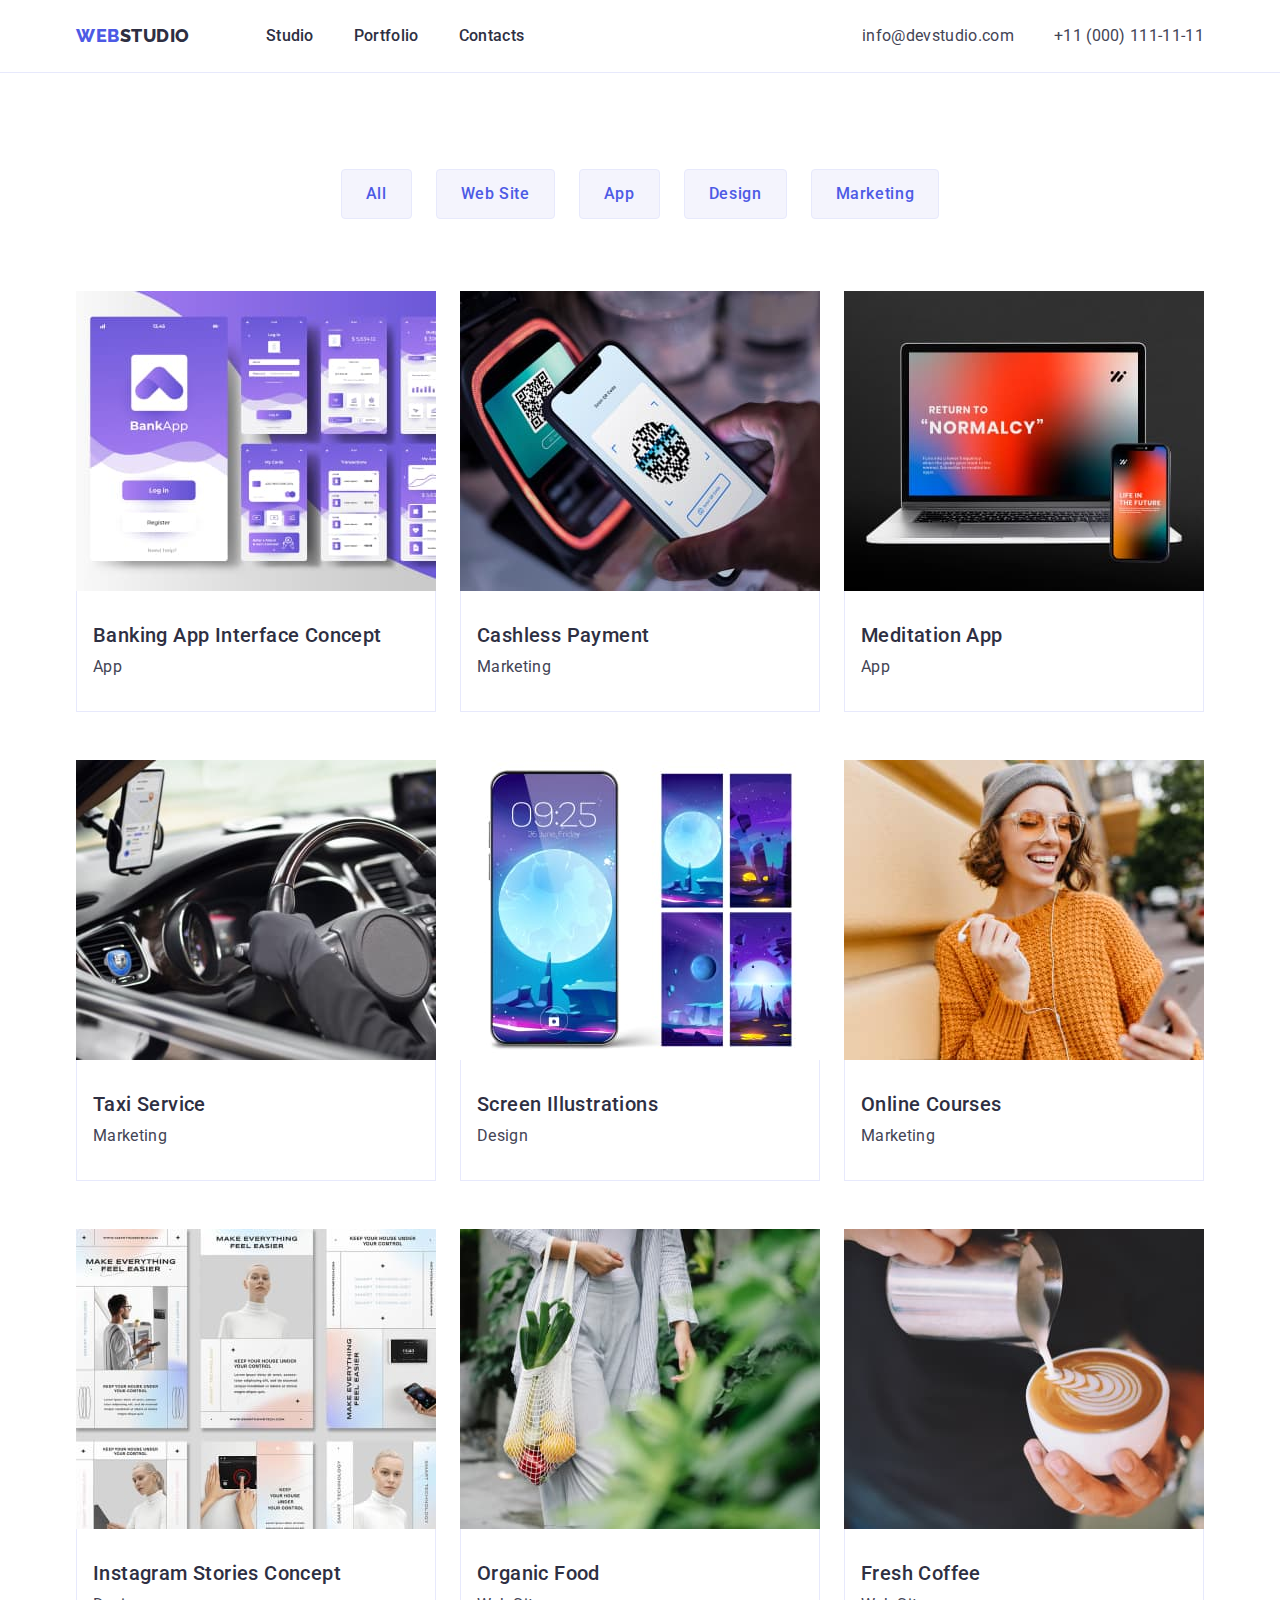
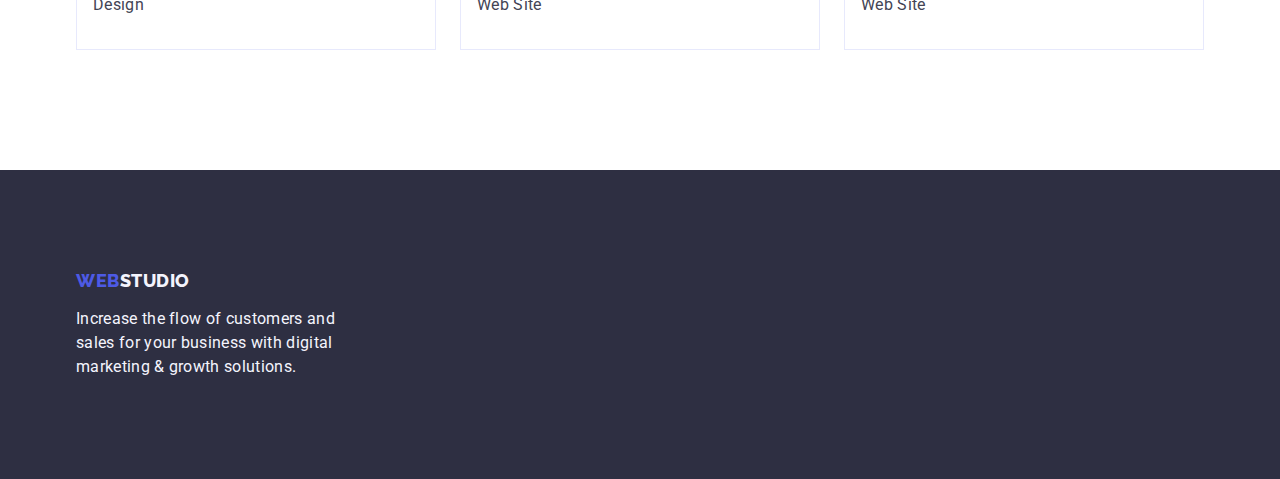
==== portfolio.html @ f94dd0ed "index-1" ====
<!DOCTYPE html>
<html lang="en">
<head>
    <meta charset="UTF-8">
    <meta http-equiv="X-UA-Compatible" content="IE=edge">
    <meta name="viewport" content="width=device-width, initial-scale=1.0">
    <title>Portfolio</title>
    <!-- Fonts -->
    <link rel="preconnect" href="https://fonts.googleapis.com">
    <link rel="preconnect" href="https://fonts.gstatic.com" crossorigin>
    <link href="https://fonts.googleapis.com/css2?family=Raleway:wght@800&family=Roboto:wght@400;500;700&display=swap"
        rel="stylesheet">
    <!-- Normalize -->
    <link rel="stylesheet" href="https://cdn.jsdelivr.net/npm/modern-normalize@2.0.0/modern-normalize.min.css">
    <!-- Custom Styles -->
    <link rel="stylesheet" href="./css/styles.css">
</head>
<body>
<header class="header-class">
    <div class="header-container container">
        <nav class="header-nav-list">
            <a class="header-link-logo link" href="./index.html">WEB<span class="header-name">Studio</span></a>
            <ul class="header-list list">
                <li class="header-items list">
                    <a class="header-link link" href="./index.html">Studio</a>
                </li>
                <li class="header-items list">
                    <a class="header-link link" href="./portfolio.html">Portfolio</a>
                </li>
                <li class="header-items list">
                    <a class="header-link link" href="">Contacts</a>
                </li>
            </ul>
        </nav>
        <address class="company-address">
            <ul class="address-list list">
                <li class="address-items list"><a class="address-link link"
                        href="mailto:info@devstudio.com">info@devstudio.com</a></li>
                <li class="address-items list"><a class="address-link link" href="tel:+110001111111">+11 (000)
                        111-11-11</a></li>
            </ul>
        </address>
    </div>
</header>
    <!-- Filters Section -->
    <main>
    <section class="main-portfolio">
        <div class="container">
        <h1 hidden class="filters visually-hidden">Filters</h1>
            <ul class="project-button-list list">
                <li class="project-button-item list">
                    <button type="button" class="project-button">All</button>
                </li>
                <li class="project-button-item list">
                    <button type="button" class="project-button">Web Site</button>
                </li>
                <li class="project-button-item list">
                    <button type="button" class="project-button">App</button>
                </li>
                <li class="project-button-item list">
                    <button type="button" class="project-button">Design</button>
                </li>
                <li class="project-button-item list">
                    <button type="button" class="project-button">Marketing</button>
                </li>
            </ul>
                <!-- Projects Section -->
            <ul class="company-services-list list">
                <li class="company-services-img">
                    <a class="company-illustrations link" href="">
                    <img src="./images/portfolio/bank-app.jpg" alt="bank-app" width="360">
                    <div class="company-services-descrpiption">
                        <h2 class="company-services">Banking App Interface Concept</h2>
                        <p class="company-depts">App</p>
                    </div>
                    </a>
                </li>
                <li class="company-services-img">
                    <a class="company-illustrations link" href="">
                    <img src="./images/portfolio/cash-pnt.jpg" alt="cashless-paymnet" width="360">
                    <div class="company-services-descrpiption">
                        <h2 class="company-services">Cashless Payment</h2>
                        <p class="company-depts">Marketing</p>
                    </div>
                    </a>
                </li>
                <li class="company-services-img">
                    <a class="company-illustrations link" href="">
                    <img src="./images/portfolio/meditation-app.jpg" alt="laptop" width="360">
                    <div class="company-services-descrpiption">
                        <h2 class="company-services">Meditation App</h2>
                        <p class="company-depts">App</p>
                    </div>
                    </a>
                </li>
                <li class="company-services-img">
                    <a class="company-illustrations link" href="">
                    <img src="./images/portfolio/taxi-service.jpg" alt="taxi" width="360">
                    <div class="company-services-descrpiption">
                        <h2 class="company-services">Taxi Service</h2>
                        <p class="company-depts">Marketing</p>
                    </div>
                    </a>
                </li>
                <li class="company-services-img">
                    <a class="company-illustrations link" href="">
                    <img src="./images/portfolio/screen.jpg" alt="screen" width="360">
                    <div class="company-services-descrpiption">
                        <h2 class="company-services">Screen Illustrations</h2>
                        <p class="company-depts">Design</p>
                    </div>
                    </a>
                </li>
                <li class="company-services-img">
                    <a class="company-illustrations link" href="">
                    <img src="./images/portfolio/courses.jpg" alt="courses" width="360">
                    <div class="company-services-descrpiption">
                        <h2 class="company-services">Online Courses</h2>
                        <p class="company-depts">Marketing</p>
                    </div>
                    </a>
                </li>
                <li class="company-services-img">
                    <a class="company-illustrations link" href="">
                    <img src="./images/portfolio/instagram.jpg" alt="instagram" width="360">
                    <div class="company-services-descrpiption">
                        <h2 class="company-services">Instagram Stories Concept</h2>
                        <p class="company-depts">Design</p>
                    </div>
                    </a>
                </li>
                <li class="company-services-img">
                    <a class="company-illustrations link" href="">
                    <img src="./images/portfolio/food.jpg" alt="food" width="360">
                    <div class="company-services-descrpiption">
                        <h2 class="company-services">Organic Food</h2>
                        <p class="company-depts">Web Site</p>
                    </div>
                    </a>
                </li>
                <li class="company-services-img">
                    <a class="company-illustrations link" href="">
                    <img src="./images/portfolio/coffee.jpg" alt="coffee" width="360">
                    <div class="company-services-descrpiption">
                        <h2 class="company-services">Fresh Coffee</h2>
                        <p class="company-depts">Web Site</p>
                    </div>
                    </a>
                </li>
            </ul>
        </div>
    </section>
    </main>
    <!--Footer Section-->
    <footer class="footer">
        <div class="container">
        <a class="footer-logo link" href="./index.html">WEB<span class="footer-logo-studio">Studio</span></a>
        <p class="footer-mission">Increase the flow of customers and sales for your business with digital marketing & growth
            solutions.</p>
            </div>
    </footer>
</body>
</html>
---- css/styles.css ----
:root {
        --text-color:#4D5AE5;;
        --primary-white-color: #ffffff;
        --primary-font: "Roboto", sans-serif;
        --logo-color: #2E2F42;
        --background-color: #F4F4FD; 
        --secondary-color: #434455;
        --button-color: #FFF;
        --button-background:#404BBF;
        --hero-button-background:#4D5AE5; 
        --border-button-color: #E7E9FC;
}

/* Common Styles */
body {
    font-family: "Roboto", sans-serif;
    background-color: #FFFFFF;
    color: #434455;
}

img {
        display: block;
}

/* Reset */
h1, h2, h3, h4, h5, h6, p, ul {
        margin:0;
        padding: 0;
}

/**
  |============================
  | Header Styles-index
  |============================
*/

.container {
        width: 1158px;
        padding: 0 15px;
        margin: 0 auto;
        
}

.header-class {
        border-bottom: 1px solid #e7e9fc;
}

.header-nav-list {
        display: flex;
        align-items: center;
}

.header-container {
        display: flex;
        align-items: center;

}

.header-link-logo {
        color: var(--text-color);
        font-size: 18px;
        font-family: "Raleway", sans-serif;
        text-decoration: none;
        font-weight: 800;
        line-height: 1.17;
        letter-spacing: 0.03em;
        text-transform: uppercase;
        display: flex;
        align-items: center;
        margin-right: 76px;

}

.link {
        text-decoration: none;
}

.header-name {
        color: var(--logo-color);
}

.header-list {
        display: flex;
        align-items: center;
        gap: 40px;
 
}

.list {
        list-style: none;
}

.header-items {}

.header-link {
        font-size: 16px;
        color: var(--logo-color);
        font-weight: 500;
        line-height: 1.5;
        letter-spacing: 0.02em;
        align-items: center;
        padding: 24px 0;
        display: block;
}
.header-link:hover {color: #404BBF;}
.header-link:focus {color:#404BBF}

.address-items {
        text-decoration: none;
        font-style: normal;
        
}

.address-link {
        text-decoration: none;
        color: var(--secondary-color);
        font-style: normal;
        line-height: 1.5;
        letter-spacing: 0.02em;
}

.address-link:hover {color: #404BBF}
.address-link:focus {color:#404BBF}

.company-address {
        font-style: normal;
        margin-left: auto;
}

.address-list {
        font-style: normal;
        display: flex;
        align-items: center;
        margin-left: auto;
        gap: 40px;

}

/**
  |============================
  | Hero Style-index
  |============================
*/
.hero-section {
        background-color: var(--logo-color);
        padding-top: 188px;
        padding-bottom: 188px;


}

.hero-name {
        font-size: 56px;
        font-weight: 700;
        letter-spacing: 0.02em;
        color: var(--button-color);
        line-height: 1.07;    
        max-width: 496px;
        margin-bottom: 48px;
        margin-left: auto;
        margin-right: auto;
        text-align: center;

}

.hero-button {
        background-color:var(--hero-button-background);
        color: var(--button-color);
        cursor: pointer;
        font-family: "Roboto", sans-serif;
        font-size: 16px;
        line-height: 1.5;
        letter-spacing: 0.04em;
        font-weight: 500;
        padding: 16px 32px;
        border-radius: 4px;
        margin-right: auto;
        margin-left: auto;
        display: block;
        border: transparent;
        min-width: 169px;

}

.hero-button:hover {background-color: #404BBF;}
.hero-button:focus {background-color: #404BBF;}

/**
  |============================
  | Features Styles-index
  |============================
*/
.feature-section {
        padding-top: 120px;
        padding-bottom: 120px;

}

.features-section-list{
        display: flex;
        gap: 24px;
        margin-left: auto;
        margin-right: auto;
 
}

.features-list {
        width: calc((100% - 72px) / 4);
        flex-direction: column;
}

.features-section {
        font-size: 20px;
        font-weight: 500;
        letter-spacing: 0.02em;
        color: var(--logo-color);
        line-height: 1.2;
        height: 24px;
        margin-bottom: 8px;
}

.visually-hidden {
position: absolute;
        width: 1px;
        height: 1px;
        margin: -1px;
        border: 0;
        padding: 0;
        white-space: nowrap;
        clip-path: inset(100%);
        clip: rect(0 0 0 0);
        overflow: hidden;
}

.feature-items {
        font-size: 16px;
        letter-spacing: 0.02em;
        color: var(--secondary-color);
        line-height: 1.5;
        margin-bottom: 8px;

}
/**
  |============================
  | What are we doing/Duties Styles-index
  |============================
*/

.duties-section {
        padding-bottom: 120px;
}

.duties-list {
        display: flex;
        gap: 24px;

}

.duties {
        font-size: 36px;
        font-weight: 700;
        letter-spacing: 0.02em;
        text-transform: capitalize;
        color: var(--logo-color);
        text-align: center;
        line-height: 1.11;
        margin-bottom: 72px;
}

.duties-photo {
        width: calc ((100% - 48px) / 3);
}

/**
  |============================
  | Our Team Styles-index
  |============================
*/

.our-team-section {
        background-color: var(--background-color);
        padding: 120px 0;
}

.employees-positions-names {
        padding: 32px 16px;
}

.our-team {
        font-size: 36px;
        font-weight: 700;
        letter-spacing: 0.02em;
        text-transform: capitalize;
        color: var(--logo-color);
        line-height: 1.11;
        text-align: center;
        margin-bottom: 72px;

}

.our-team-class {
 
}

.employees-list {
        display: flex;
        gap: 24px;
}

.employee-photo {
        background-color: var(--primary-white-color);
        width: calc ((100% - 72px) / 4 );
        border-radius: 0 0 4px 4px;
}

.employee-name {
        font-size: 20px;
        font-weight: 500;
        letter-spacing: 0.4px;
        color: var(--logo-color);
        line-height: 1.2;
        margin-bottom: 8px;
        text-align: center;
}

.employee-job {
        font-size: 16px;
        letter-spacing: 0.02em;
        color: var(--secondary-color);
        line-height: 1.5;
        text-align: center;
}
.employee-list {
        background-color: var(--primary-white-color);
}

/**
  |============================
  | Footer Section Styles-index
  |============================
*/
.footer {
    background-color: var(--logo-color);
    display: block;
    padding-top: 100px;
    padding-bottom: 100px;
 
}

.footer-logo {
        font-size: 18px;
        font-weight: 800;
        letter-spacing: 0.03em;
        text-transform: uppercase;
        color: var(--text-color);
        font-family: "Raleway", sans-serif;
        line-height: 1.17;
        text-decoration: none;
        margin-bottom: 16px;
        display: inline-block;
        

}

.footer-logo-studio {
        color: var(--background-color);
        display: inline-block

}

.footer-mission {
        font-size: 16px;
        letter-spacing: 0.02em;
        color: var(--background-color);
        line-height: 1.5;
        width: 264px;
        height: 72px;

}
/**
  |============================
  | Buttons Styles-Portfolio
  |============================
*/

.main-portfolio {
        padding: 96px 0 120px 0;
}

.project-button:hover {
        background-color: var(--button-background);
        color: var(--button-color);
        border: 1px solid transparent;
}

.project-button:focus {
        background-color: var(--button-background);
        color: var(--button-color);
        border: 1px solid transparent;
}

.project-button {
        font-size: 16px;
        font-weight: 500;
        letter-spacing: 0.04em;
        color: var(--text-color);
        background-color: var(--background-color);
        cursor: pointer;
        font-family: inherit;
        line-height: 1.5;
        font-family: "Roboto", sans-serif;
        padding: 12px 24px;
        border: 1px solid var(--border-button-color);
        border-radius: 4px;
}

.project-button-list {
        margin-bottom: 72px;
        list-style: none;
        display: flex;
        justify-content: center;
        gap: 24px;
        }
        

.project-buttonsitem {

}
       


/**
  |============================
  | Projects Styles-Portfolio
  |============================
*/
.company-services {
        font-size: 20px;
        font-weight: 500;
        color: var(--logo-color);
        line-height: 1.2;
        letter-spacing: 0.02em;
        margin-bottom: 8px;
        
}

.company-services-descrpiption {
        padding: 32px 16px;
        border: 1px solid var(--border-button-color);
        border-top: none;
}

.company-services-img {
        width: calc((100% - 48px) / 3);
        }

.company-depts {
        font-size: 16px;
        color: var(--secondary-color);
        line-height: 1.5;
        letter-spacing: 0.02em;
}

.company-services-list {
        list-style: none;
        display: flex;
        flex-wrap: wrap;
        column-gap: 24px;
        row-gap: 48px;
}
.company-illustrations {
        text-decoration: none;
}
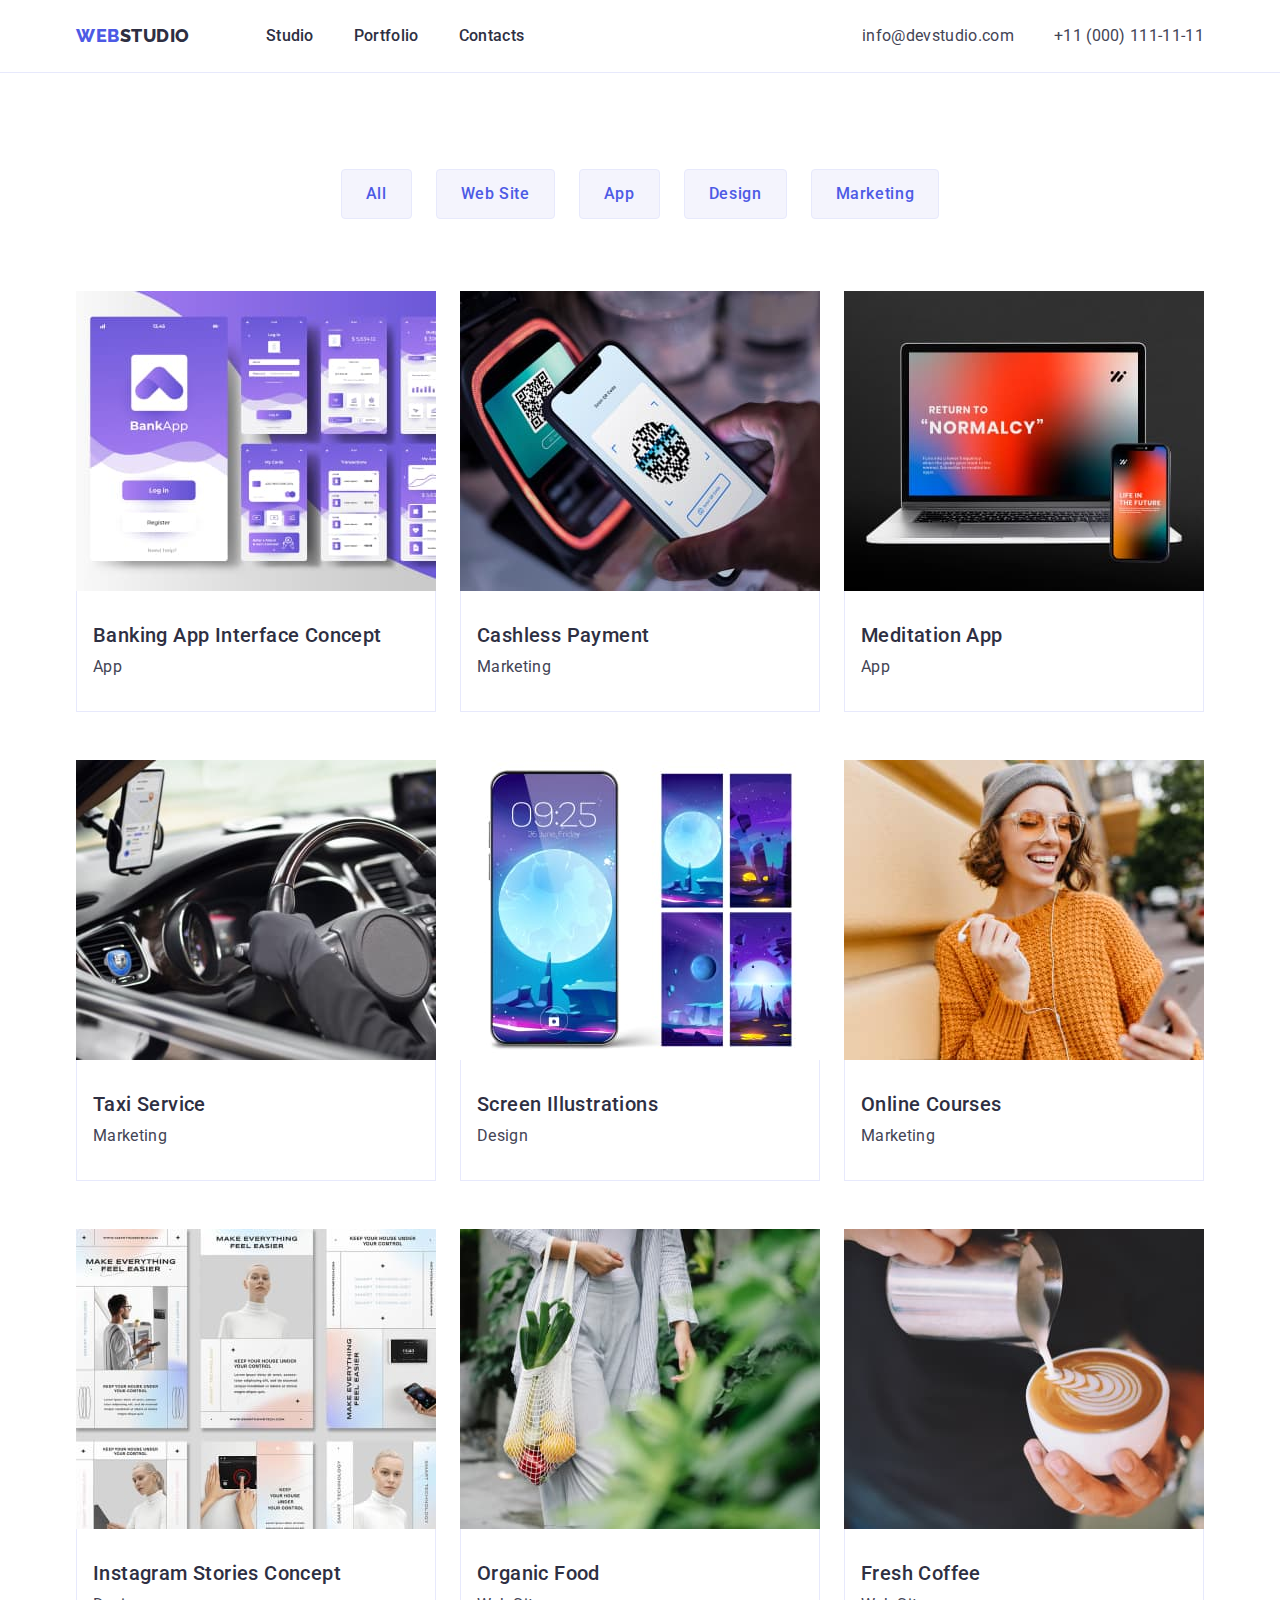
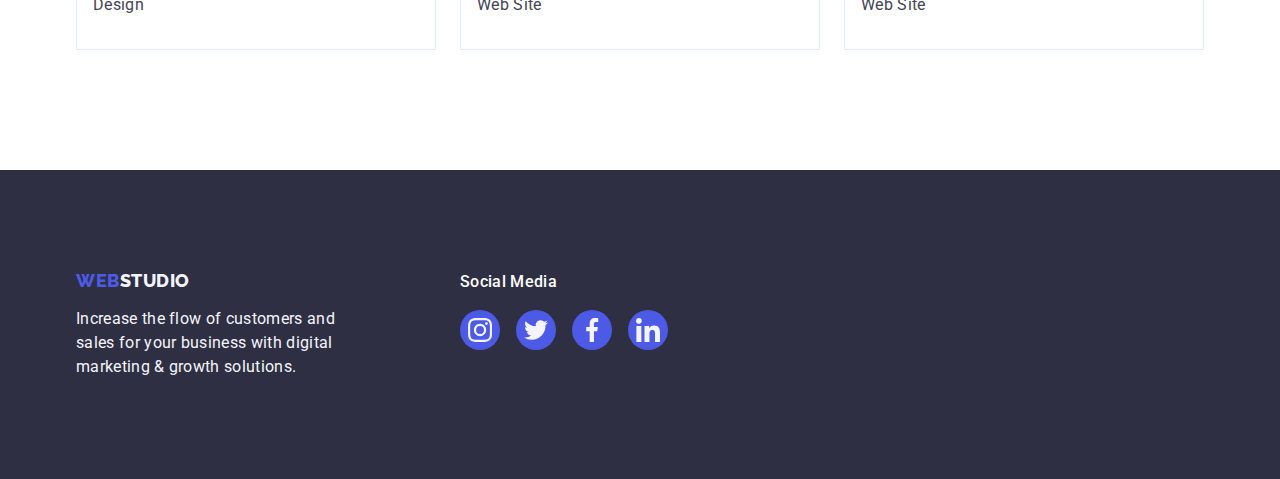
==== commit f157a947: "index-3" ====
--- a/portfolio.html
+++ b/portfolio.html
@@ -153,11 +153,47 @@
     </main>
     <!--Footer Section-->
     <footer class="footer">
-        <div class="container">
-        <a class="footer-logo link" href="./index.html">WEB<span class="footer-logo-studio">Studio</span></a>
-        <p class="footer-mission">Increase the flow of customers and sales for your business with digital marketing & growth
-            solutions.</p>
+        <div class="container container-footer">
+            <div class="footer-container-text">
+                <a class="footer-logo link" href="./index.html">WEB<span class="footer-logo-studio">Studio</span></a>
+                <p class="footer-mission">Increase the flow of customers and sales for your business with digital marketing
+                    & growth solutions.</p>
             </div>
+            <div class="footer-media-class">
+                <p class="footer-media-title">Social Media</p>
+                <ul class="footer-media-list list">
+                    <li class="footer-media-item">
+                        <a class="footer-media-link" href="" aria-label="instagram">
+                            <svg class="team-media-icon" width="24" height="24">
+                                <use href="./images/icons.svg#icon-instagram"></use>
+                            </svg>
+                        </a>
+                    </li>
+                    <li class="footer-media-item">
+                        <a class="footer-media-link" href="" aria-label="twitter">
+                            <svg class="" width="24" height="24">
+                                <use href="./images/icons.svg#icon-twitter"></use>
+                            </svg>
+                        </a>
+                    </li>
+                    <li class="footer-media-item">
+                        <a class="footer-media-link" href="" aria-label="facebook">
+                            <svg class="" width="24" height="24">
+                                <use href="./images/icons.svg#icon-facebook"></use>
+                            </svg>
+                        </a>
+                    </li>
+                    <li class="footer-media-item">
+                        <a class="footer-media-link" href="" aria-label="linkedin">
+                            <svg class="" width="24" height="24">
+                                <use href="./images/icons.svg#icon-linkedin"></use>
+                            </svg>
+                        </a>
+                    </li>
+                </ul>
+            </div>
+        </div>
     </footer>
+    <script src="./js/modal.js"></script>
 </body>
 </html>--- a/css/styles.css
+++ b/css/styles.css
@@ -9,6 +9,8 @@
         --button-background:#404BBF;
         --hero-button-background:#4D5AE5; 
         --border-button-color: #E7E9FC;
+        --customers-color: #8E8F99;
+
 }
 
 /* Common Styles */
@@ -145,7 +147,13 @@
         background-color: var(--logo-color);
         padding-top: 188px;
         padding-bottom: 188px;
-
+        background-image: linear-gradient(rgba(46, 47, 66, 0.70), 
+        rgba(46, 47, 66, 0.70)), 
+        url(../images/hero-image/people-office\ 1.jpg);
+        background-repeat: no-repeat;
+        background-position: center;
+        background-size: cover;
+        margin: 0 auto;
 
 }
 
@@ -334,6 +342,41 @@
         background-color: var(--primary-white-color);
 }
 
+.team-media-list {
+        display: flex;
+        justify-content: center;
+        align-items: center;
+        gap: 24px;
+        margin-top: 8px;
+        list-style: none;
+        }
+.team-media-item {
+        width: 40px;
+        height: 40px;
+        transition: background-color 250ms cubic-bezier(0.4, 0, 0.2, 1);
+        box-sizing: border-box;
+        display: list-item;
+        text-align: match-parent;
+}
+
+.media-list {
+        color: var(--background-color);
+        width: 40px;
+        height: 40px;
+        background-color: var(--text-color);
+        border-radius: 50%;
+        display: flex;
+        justify-content: center;
+        align-items: center;
+        flex-shrink: 0;
+        transition: background-color 250ms cubic-bezier(0.4, 0, 0.2, 1);
+}
+
+a.media-list:hover,
+a.media-list:focus {
+        background-color: #404bbf;
+}
+
 /**
   |============================
   | Footer Section Styles-index
@@ -344,6 +387,7 @@
     display: block;
     padding-top: 100px;
     padding-bottom: 100px;
+    padding: 100px 0;
  
 }
 
@@ -377,6 +421,62 @@
         height: 72px;
 
 }
+
+.container-footer {
+        display: flex;
+        align-items: baseline;
+
+}
+
+.footer-container-text {
+        margin-right: 120px;
+}
+
+.footer-media-class {
+        box-sizing: border-box;
+}
+
+.footer-media-title {
+        color: var(--primary-white-color);
+        font-size: 16px;
+        font-weight: 500;
+        line-height: 1.5;
+        letter-spacing: 0.02em;
+        margin-bottom: 16px;
+        margin-right: 120px;
+}
+
+.footer-media-list {
+        display: flex;
+        align-items: center;
+        gap: 16px;
+        margin-top: 8px;
+}
+
+.footer-media-item {
+        width: 40px;
+        height: 40px;
+        display: list-item;
+        text-align: match-parent;
+}
+
+.footer-media-link {
+        color: var(--background-color);
+        width: 100%;
+        height: 100%;
+        background-color: var(--hero-button-background);
+        border-radius: 50%;
+        display: flex;
+        align-items: center;
+        justify-content: center;
+        transition: background-color 250ms cubic-bezier(0.4, 0, 0.2, 1);
+
+}
+
+.footer-media-link:hover,
+.footer-media-link:focus {
+        background-color: #31d0aa;
+}
 /**
   |============================
   | Buttons Styles-Portfolio
@@ -470,4 +570,127 @@
 }
 .company-illustrations {
         text-decoration: none;
+}
+
+/**
+  |============================
+  | Customers Styles
+  |============================
+*/
+
+.section-customers {
+        padding-top: 120px;
+        padding-bottom: 120px;
+}
+
+.customers-header {
+        font-size: 36px;
+        line-height: 1.11;
+        letter-spacing: 0.02em;
+        text-transform: capitalize;
+        color: #2E2F42;
+        text-align: center;
+        margin-bottom: 72px;
+}
+
+.customers-list {
+        display: flex;
+        justify-content: center;
+        gap: 24px;
+        list-style: none;
+
+}
+
+.customers-items {
+        width: calc((100% - 120px) / 6);
+        height: 88px;
+}
+
+.customers-link {
+        display: flex;
+        justify-content: center;
+        align-items: center;
+        color: var(--customers-color);
+        border: 1px solid #8E8F99;
+        border-radius: 4px;
+        width: 100%;
+        height: 100%;
+        transition: border-color 250ms cubic-bezier(0.4, 0, 0.2, 1), color 250ms cubic-bezier(0.4, 0, 0.2, 1);
+        }
+
+.customers-link:hover .customers-icons,
+.customers-link:focus .customers-icons {
+        fill: #404BBF;
+}
+
+.customers-icons {
+        fill: currentColor;
+        box-sizing: border-box;
+        overflow-x: hidden;
+        overflow-y: hidden;
+}
+
+/**
+  |============================
+  | Modal Window Styles
+  |============================
+*/
+.backdrop.is-hidden {
+        opacity: 0;
+        pointer-events: none;
+        visibility: hidden;
+}
+.backdrop {
+        position: fixed;
+        top: 0;
+        left: 0;
+        width: 100%;
+        height: 100%;
+        background-color: rgba(46, 47, 66, 0.4);
+        z-index: 100;
+        transition: opacity 250ms cubic-bezier(0.4, 0, 0.2, 1), visibility 250ms cubic-bezier(0.4, 0, 0.2, 1);
+}
+
+.modal {
+        position: absolute;
+        top: 50%;
+        left: 50%;
+        transform: translateX(-50%) translateY(-50%);
+        width: 408px;
+        min-height: 584px;
+        flex-shrink: 0;
+        border-radius: 4px;
+        background: #FCFCFC;
+        box-shadow: 0px 2px 1px 0px rgba(0, 0, 0, 0.20), 0px 1px 3px 0px rgba(0, 0, 0, 0.12), 0px 1px 1px 0px rgba(0, 0, 0, 0.14);
+        transition: transform 250ms cubic-bezier(0.4, 0, 0.2, 1);
+}
+
+.modal-btn {
+        display: flex;
+        justify-content: center;
+        align-items: center;
+        position: absolute;
+        top: 24px;
+        right: 24px;
+        width: 24px;
+        height: 24px;
+        flex-shrink: 0;
+        background-color: #E7E9FC;
+        border-radius: 50%;
+        border: none;
+        padding: 0;
+        border: 1px solid rgba(0, 0, 0, 0.1);
+        transition: background-color 250ms cubic-bezier(0.4, 0, 0.2, 1), border 250ms cubic-bezier(0.4, 0, 0.2, 1);
+        color: #2E2F42;
+}
+.modal-icon {
+        fill: currentColor;
+        transition: fill 250ms cubic-bezier(0.4, 0, 0.2, 1);
+        }
+
+.modal-btn:hover,
+.modal-btn:focus {
+        background-color: #404bbf;
+        color: #fff;
+        border: none;
 }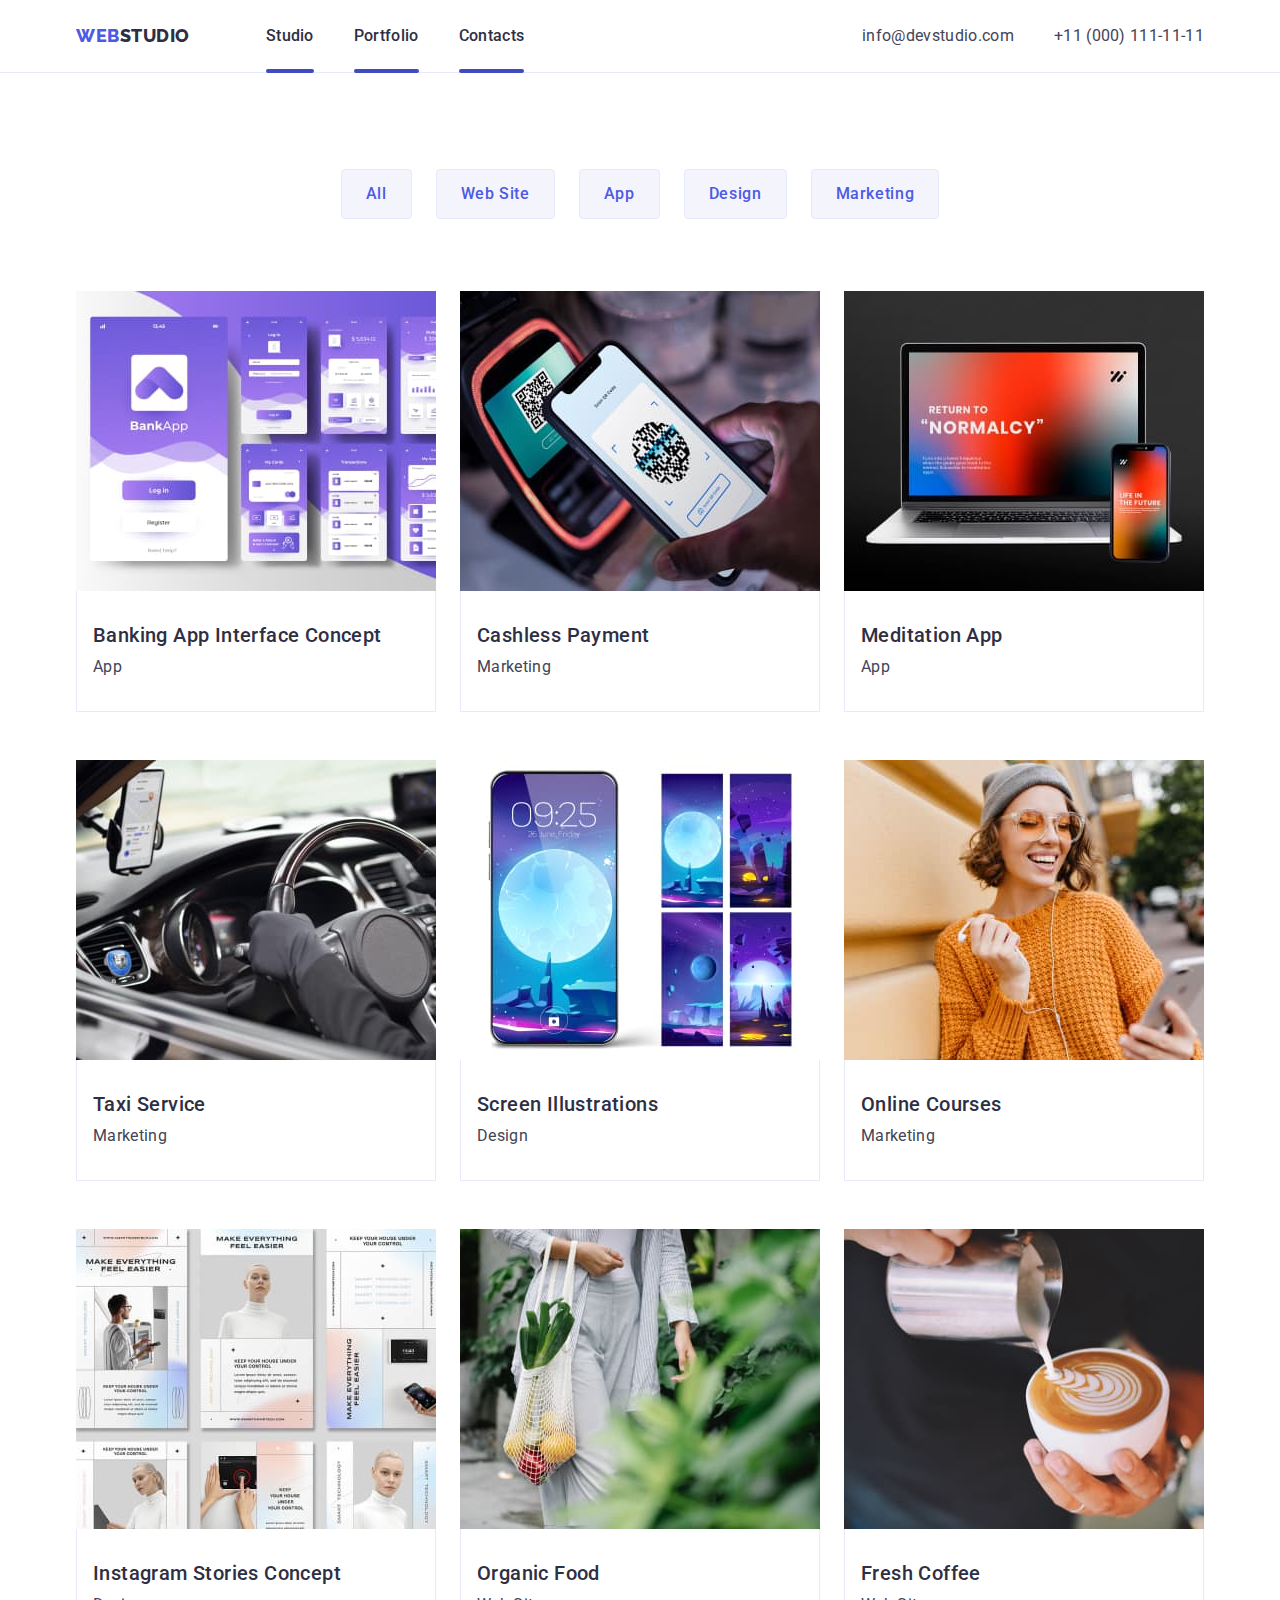
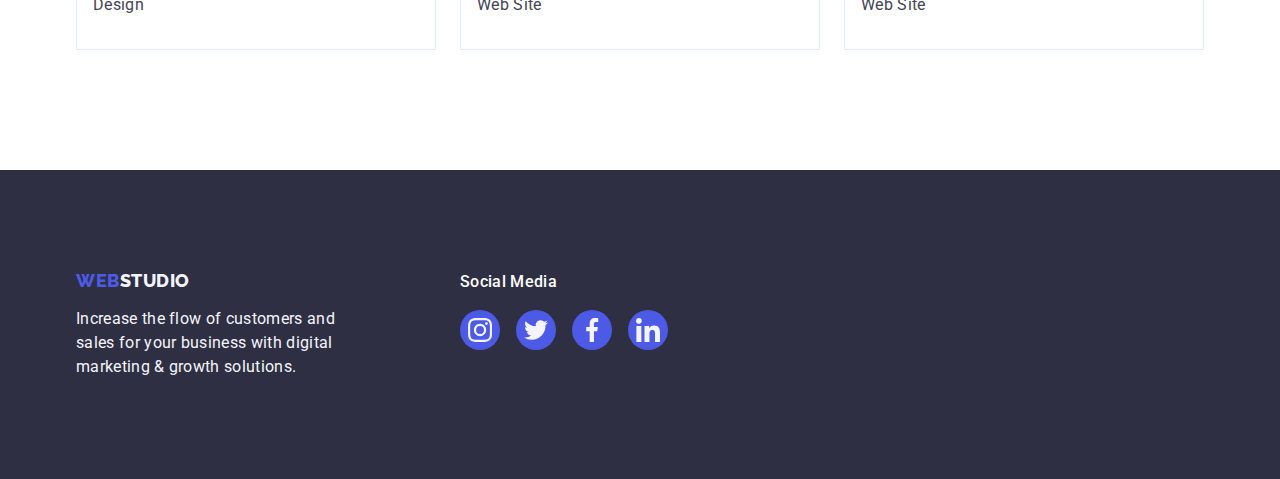
==== commit 1824a171: "index-4" ====
--- a/portfolio.html
+++ b/portfolio.html
@@ -68,7 +68,13 @@
             <ul class="company-services-list list">
                 <li class="company-services-img">
                     <a class="company-illustrations link" href="">
+                        <div class="portfolio-overlay">
                     <img src="./images/portfolio/bank-app.jpg" alt="bank-app" width="360">
+                    <p class="overlay-description">
+                        14 Stylish and User-Friendly App Design Concepts · Task Manager App · Calorie Tracker App · Exotic Fruit Ecommerce App ·
+                        Cloud Storage App
+                    </p>
+                    </div>
                     <div class="company-services-descrpiption">
                         <h2 class="company-services">Banking App Interface Concept</h2>
                         <p class="company-depts">App</p>
--- a/css/styles.css
+++ b/css/styles.css
@@ -85,6 +85,7 @@
         display: flex;
         align-items: center;
         gap: 40px;
+        list-style: none;
  
 }
 
@@ -103,9 +104,27 @@
         align-items: center;
         padding: 24px 0;
         display: block;
+        position: relative;
+        transition: color 250ms cubic-bezier(0.4, 0, 0.2, 1);
 }
 .header-link:hover {color: #404BBF;}
 .header-link:focus {color:#404BBF}
+
+.header-link::after {
+        content: "";
+        position: absolute;
+        bottom: 0;
+        left: 0;
+        width: 100%;
+        height: 4px;
+        background-color: #404BBF;
+        border-radius: 2px;
+        bottom: -1px;
+        box-sizing: border-box;
+        cursor: auto;
+}
+
+
 
 .address-items {
         text-decoration: none;
@@ -572,6 +591,37 @@
         text-decoration: none;
 }
 
+
+.portfolio-overlay {
+        position: relative;
+        overflow: hidden;
+}
+
+.overlay-description {
+        display: flex;
+        width: 100%;
+        height: 100%;
+        flex-direction: column;
+        flex-shrink: 0;
+        color: #F4F4FD;
+        font-size: 16px;
+        line-height: 1.5;
+        letter-spacing: 0.32px;
+        background-color: #4D5AE5;
+        align-items: center;
+        text-align: center;
+        padding: 40px 32px;
+        position: absolute;
+        top: 0;
+        left: 0;
+        transform: translateY(100%);
+        transition: transform 250ms cubic-bezier(0.4, 0, 0.2, 1);
+}
+
+.link:hover .ooverlay-description,
+.link:focus .overlay-description {
+        transform: translateY(0%);
+}
 /**
   |============================
   | Customers Styles
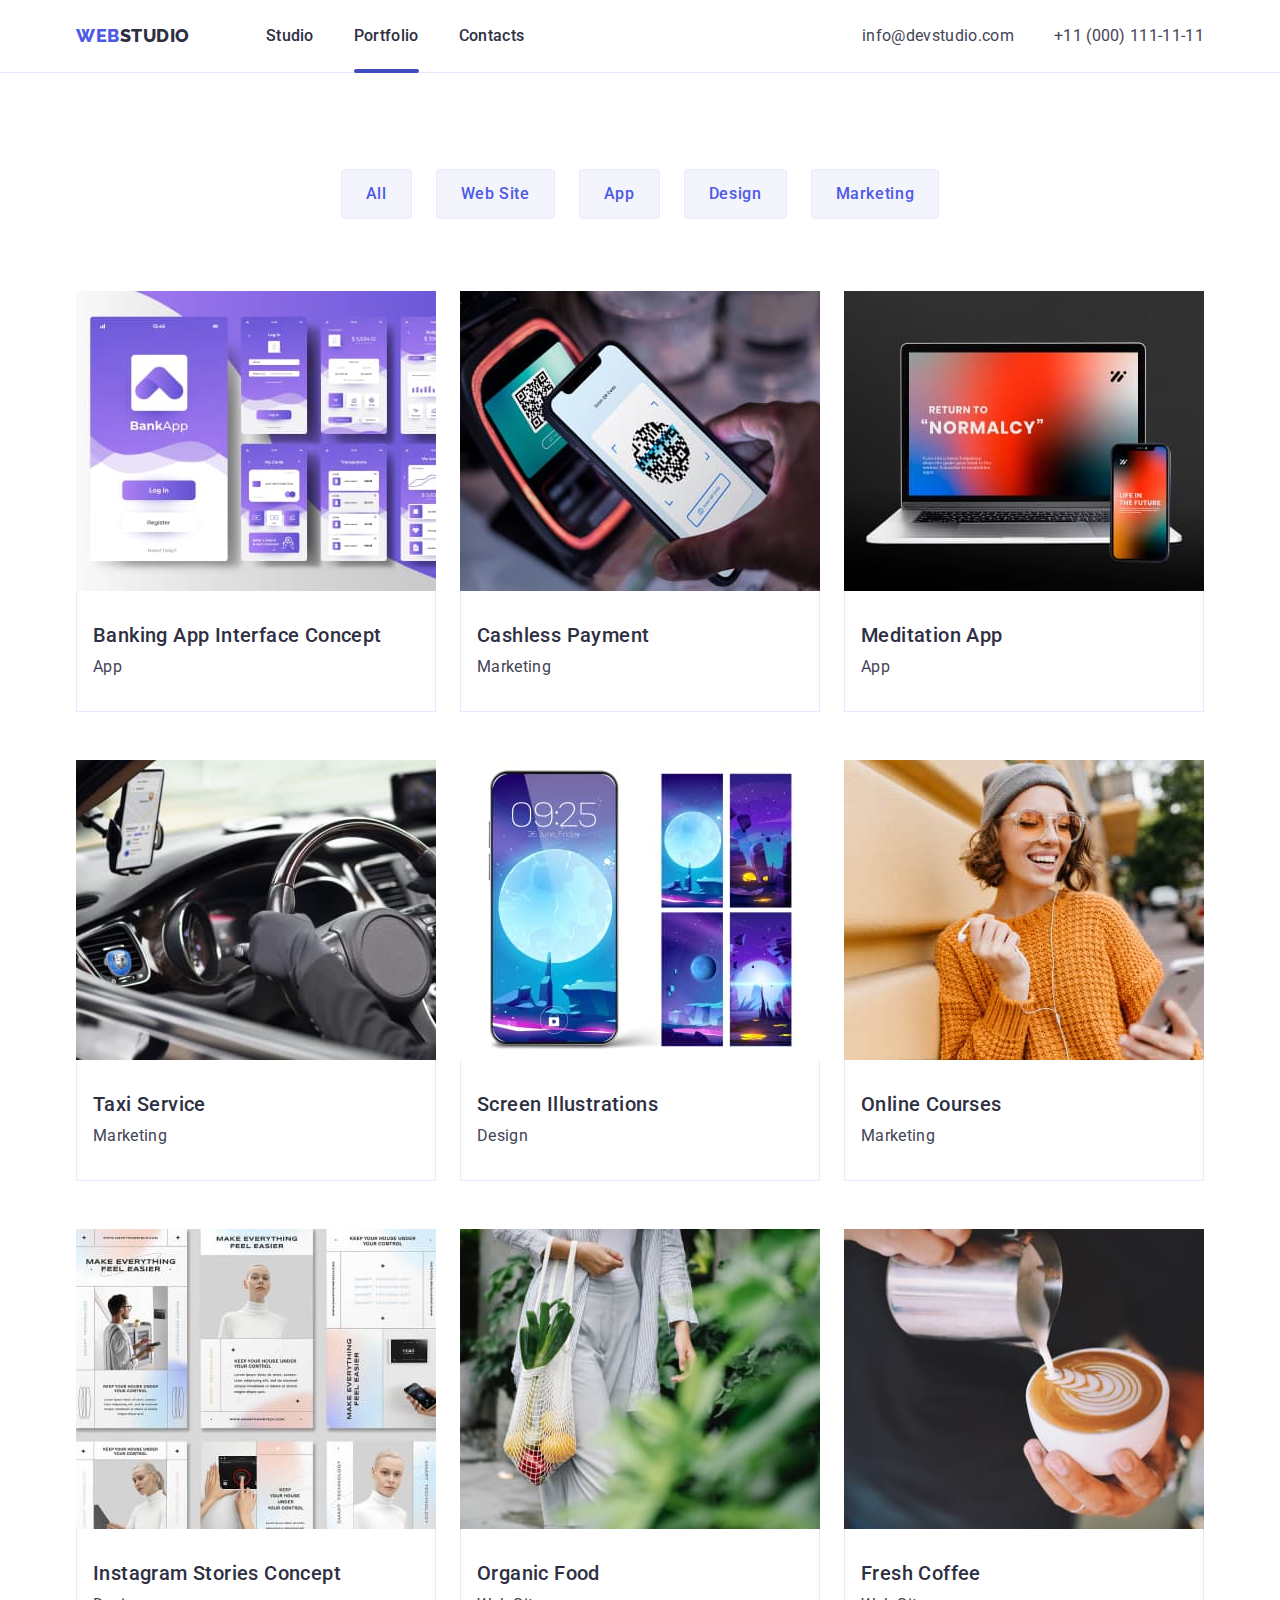
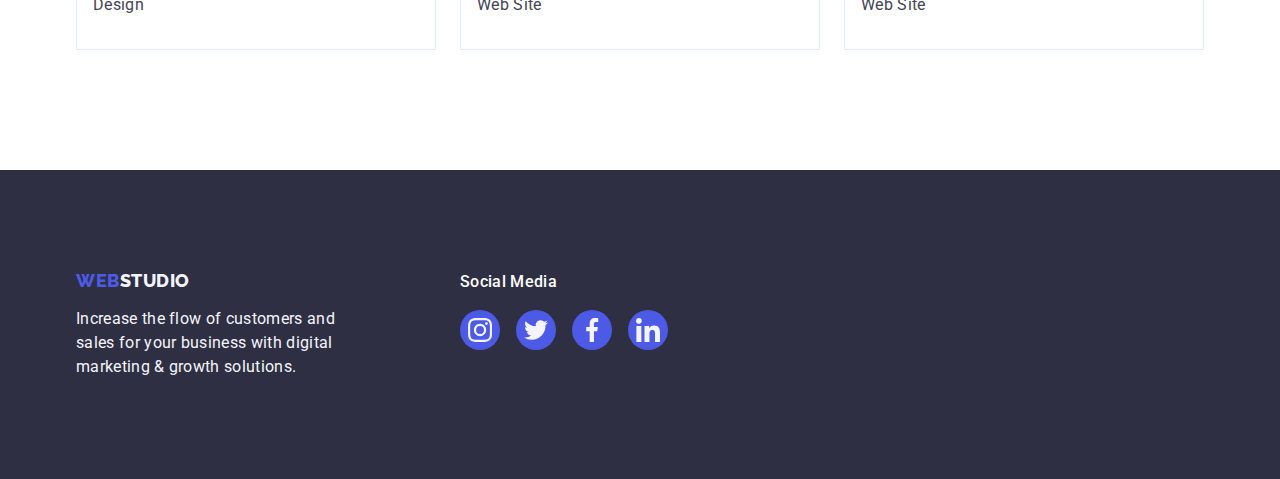
==== commit 3f148883: "index-8" ====
--- a/portfolio.html
+++ b/portfolio.html
@@ -25,7 +25,7 @@
                     <a class="header-link link" href="./index.html">Studio</a>
                 </li>
                 <li class="header-items list">
-                    <a class="header-link link" href="./portfolio.html">Portfolio</a>
+                    <a class="header-link link active" href="./portfolio.html">Portfolio</a>
                 </li>
                 <li class="header-items list">
                     <a class="header-link link" href="">Contacts</a>
@@ -83,7 +83,14 @@
                 </li>
                 <li class="company-services-img">
                     <a class="company-illustrations link" href="">
-                    <img src="./images/portfolio/cash-pnt.jpg" alt="cashless-paymnet" width="360">
+                    <div class="portfolio-overlay">
+                        <img src="./images/portfolio/cash-pnt.jpg" alt="cashless-paymnet" width="360">
+                    <p class="overlay-description">
+                        14 Stylish and User-Friendly App Design Concepts · Task Manager App · Calorie Tracker App · Exotic Fruit Ecommerce
+                        App ·
+                        Cloud Storage App
+                    </p>
+                    </div>
                     <div class="company-services-descrpiption">
                         <h2 class="company-services">Cashless Payment</h2>
                         <p class="company-depts">Marketing</p>
@@ -92,7 +99,14 @@
                 </li>
                 <li class="company-services-img">
                     <a class="company-illustrations link" href="">
-                    <img src="./images/portfolio/meditation-app.jpg" alt="laptop" width="360">
+                    <div class="portfolio-overlay">
+                        <img src="./images/portfolio/meditation-app.jpg" alt="laptop" width="360">
+                    <p class="overlay-description">
+                        14 Stylish and User-Friendly App Design Concepts · Task Manager App · Calorie Tracker App · Exotic Fruit Ecommerce
+                        App ·
+                        Cloud Storage App
+                    </p>
+                    </div>
                     <div class="company-services-descrpiption">
                         <h2 class="company-services">Meditation App</h2>
                         <p class="company-depts">App</p>
@@ -101,7 +115,14 @@
                 </li>
                 <li class="company-services-img">
                     <a class="company-illustrations link" href="">
-                    <img src="./images/portfolio/taxi-service.jpg" alt="taxi" width="360">
+                    <div class="portfolio-overlay">
+                        <img src="./images/portfolio/taxi-service.jpg" alt="taxi" width="360">
+                    <p class="overlay-description">
+                        14 Stylish and User-Friendly App Design Concepts · Task Manager App · Calorie Tracker App · Exotic Fruit Ecommerce
+                        App ·
+                        Cloud Storage App
+                        </p>
+                        </div>
                     <div class="company-services-descrpiption">
                         <h2 class="company-services">Taxi Service</h2>
                         <p class="company-depts">Marketing</p>
@@ -110,7 +131,14 @@
                 </li>
                 <li class="company-services-img">
                     <a class="company-illustrations link" href="">
-                    <img src="./images/portfolio/screen.jpg" alt="screen" width="360">
+                    <div class="portfolio-overlay">
+                        <img src="./images/portfolio/screen.jpg" alt="screen" width="360">
+                    <p class="overlay-description">
+                        14 Stylish and User-Friendly App Design Concepts · Task Manager App · Calorie Tracker App · Exotic Fruit Ecommerce
+                        App ·
+                        Cloud Storage App
+                    </p>
+                    </div>
                     <div class="company-services-descrpiption">
                         <h2 class="company-services">Screen Illustrations</h2>
                         <p class="company-depts">Design</p>
@@ -119,7 +147,14 @@
                 </li>
                 <li class="company-services-img">
                     <a class="company-illustrations link" href="">
-                    <img src="./images/portfolio/courses.jpg" alt="courses" width="360">
+                    <div class="portfolio-overlay">
+                        <img src="./images/portfolio/courses.jpg" alt="courses" width="360">
+                    <p class="overlay-description">
+                        14 Stylish and User-Friendly App Design Concepts · Task Manager App · Calorie Tracker App · Exotic Fruit Ecommerce
+                        App ·
+                        Cloud Storage App
+                    </p>
+                    </div>
                     <div class="company-services-descrpiption">
                         <h2 class="company-services">Online Courses</h2>
                         <p class="company-depts">Marketing</p>
@@ -128,7 +163,14 @@
                 </li>
                 <li class="company-services-img">
                     <a class="company-illustrations link" href="">
-                    <img src="./images/portfolio/instagram.jpg" alt="instagram" width="360">
+                    <div class="portfolio-overlay">
+                        <img src="./images/portfolio/instagram.jpg" alt="instagram" width="360">
+                    <p class="overlay-description">
+                        14 Stylish and User-Friendly App Design Concepts · Task Manager App · Calorie Tracker App · Exotic Fruit Ecommerce
+                        App ·
+                        Cloud Storage App
+                    </p>
+                    </div>
                     <div class="company-services-descrpiption">
                         <h2 class="company-services">Instagram Stories Concept</h2>
                         <p class="company-depts">Design</p>
@@ -137,7 +179,14 @@
                 </li>
                 <li class="company-services-img">
                     <a class="company-illustrations link" href="">
-                    <img src="./images/portfolio/food.jpg" alt="food" width="360">
+                    <div class="portfolio-overlay">
+                        <img src="./images/portfolio/food.jpg" alt="food" width="360">
+                    <p class="overlay-description">
+                        14 Stylish and User-Friendly App Design Concepts · Task Manager App · Calorie Tracker App · Exotic Fruit Ecommerce
+                        App ·
+                        Cloud Storage App
+                    </p>
+                    </div>
                     <div class="company-services-descrpiption">
                         <h2 class="company-services">Organic Food</h2>
                         <p class="company-depts">Web Site</p>
@@ -146,7 +195,14 @@
                 </li>
                 <li class="company-services-img">
                     <a class="company-illustrations link" href="">
-                    <img src="./images/portfolio/coffee.jpg" alt="coffee" width="360">
+                    <div class="portfolio-overlay">
+                        <img src="./images/portfolio/coffee.jpg" alt="coffee" width="360">
+                    <p class="overlay-description">
+                        14 Stylish and User-Friendly App Design Concepts · Task Manager App · Calorie Tracker App · Exotic Fruit Ecommerce
+                        App ·
+                        Cloud Storage App
+                    </p>
+                    </div>
                     <div class="company-services-descrpiption">
                         <h2 class="company-services">Fresh Coffee</h2>
                         <p class="company-depts">Web Site</p>
@@ -200,6 +256,16 @@
             </div>
         </div>
     </footer>
-    <script src="./js/modal.js"></script>
+<!-- Modal Window -->
+<div class="backdrop is-hidden" data-modal="">
+    <div class="modal">
+        <button class="modal-btn" type="button" data-modal-close="">
+            <svg class="modal-icon" width="8" height="8">
+                <use href="./images/icons.svg#icon-close-black"></use>
+            </svg>
+        </button>
+    </div>
+</div>
+<script src="./js/modal.js"></script>
 </body>
 </html>--- a/css/styles.css
+++ b/css/styles.css
@@ -110,7 +110,7 @@
 .header-link:hover {color: #404BBF;}
 .header-link:focus {color:#404BBF}
 
-.header-link::after {
+.active::after {
         content: "";
         position: absolute;
         bottom: 0;
@@ -593,9 +593,12 @@
 
 
 .portfolio-overlay {
+        display: flex;
+        padding: 0;
+        cursor: pointer;
         position: relative;
         overflow: hidden;
-}
+        }
 
 .overlay-description {
         display: flex;
@@ -618,9 +621,11 @@
         transition: transform 250ms cubic-bezier(0.4, 0, 0.2, 1);
 }
 
-.link:hover .ooverlay-description,
-.link:focus .overlay-description {
+.company-illustrations:hover .overlay-description,
+.company-illustrations:focus .overlay-description {
         transform: translateY(0%);
+        box-shadow: 0px 2px 1px 0px rgba(46, 47, 66, 0.08), 0px 1px 1px 0px rgba(46, 47, 66, 0.16), 0px 1px 6px 0px rgba(46, 47, 66, 0.08);
+        
 }
 /**
   |============================
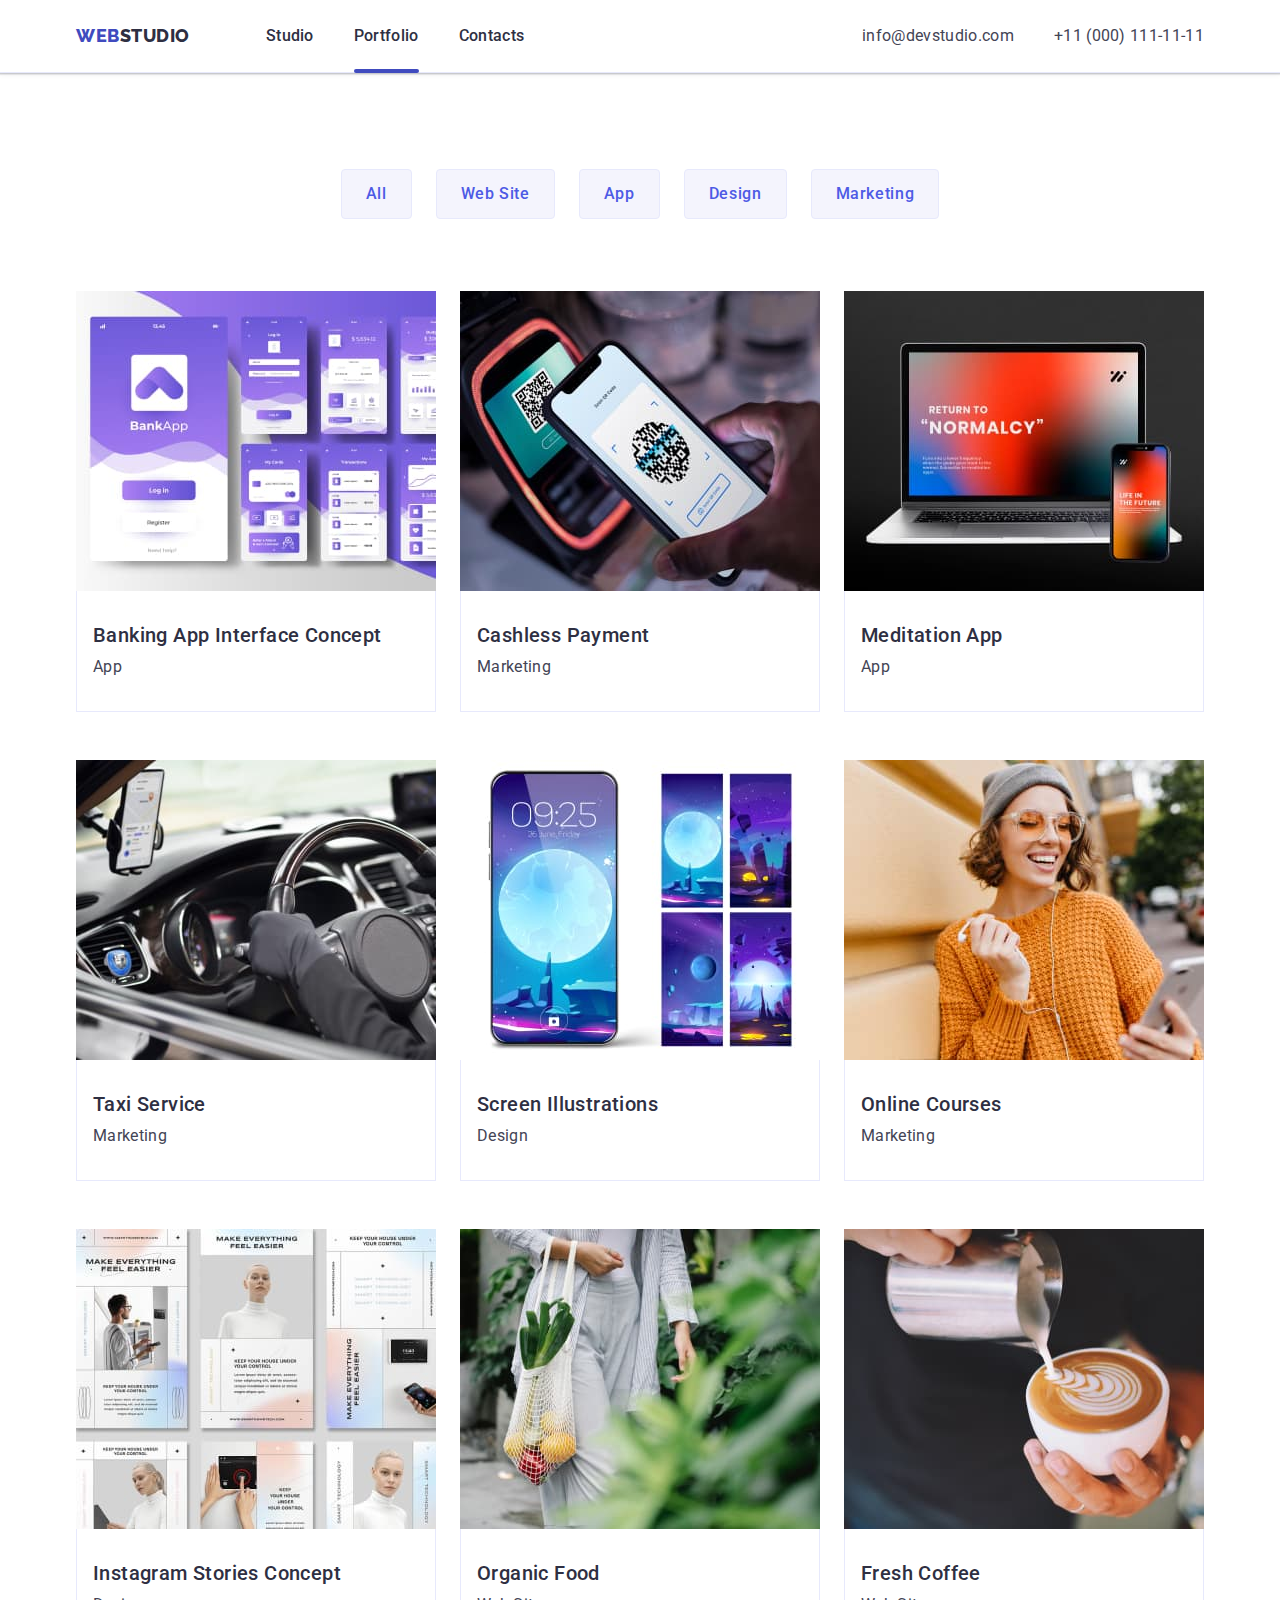
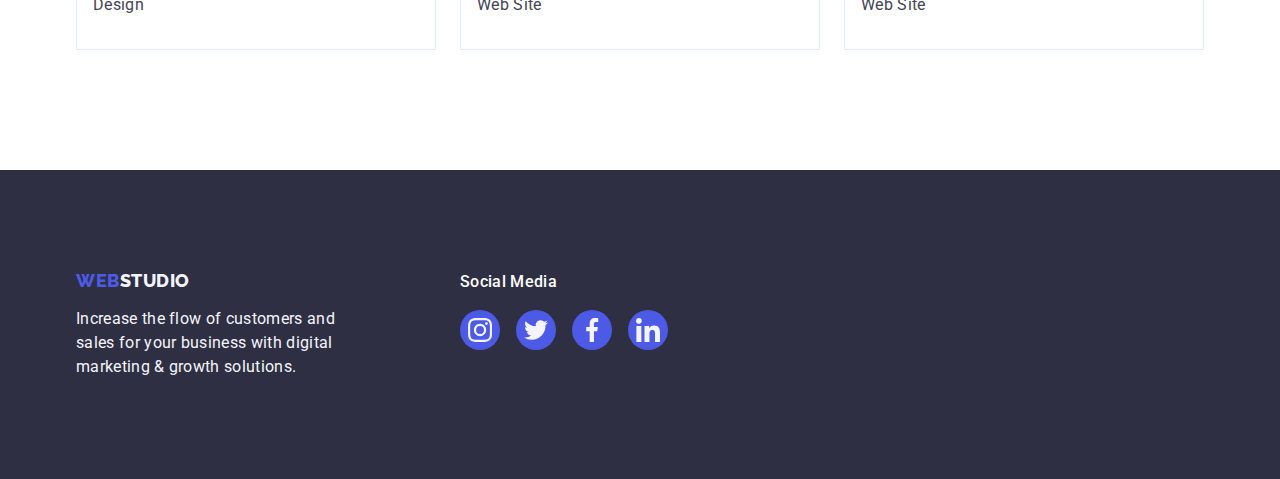
==== commit 047d1bf0: "index-9" ====
--- a/portfolio.html
+++ b/portfolio.html
@@ -226,28 +226,28 @@
                 <ul class="footer-media-list list">
                     <li class="footer-media-item">
                         <a class="footer-media-link" href="" aria-label="instagram">
-                            <svg class="team-media-icon" width="24" height="24">
+                            <svg class="footer-media-icon" width="24" height="24">
                                 <use href="./images/icons.svg#icon-instagram"></use>
                             </svg>
                         </a>
                     </li>
                     <li class="footer-media-item">
                         <a class="footer-media-link" href="" aria-label="twitter">
-                            <svg class="" width="24" height="24">
+                            <svg class="footer-media-icon" width="24" height="24">
                                 <use href="./images/icons.svg#icon-twitter"></use>
                             </svg>
                         </a>
                     </li>
                     <li class="footer-media-item">
                         <a class="footer-media-link" href="" aria-label="facebook">
-                            <svg class="" width="24" height="24">
+                            <svg class="footer-media-icon" width="24" height="24">
                                 <use href="./images/icons.svg#icon-facebook"></use>
                             </svg>
                         </a>
                     </li>
                     <li class="footer-media-item">
                         <a class="footer-media-link" href="" aria-label="linkedin">
-                            <svg class="" width="24" height="24">
+                            <svg class="footer-media-icon" width="24" height="24">
                                 <use href="./images/icons.svg#icon-linkedin"></use>
                             </svg>
                         </a>
--- a/css/styles.css
+++ b/css/styles.css
@@ -45,6 +45,7 @@
 
 .header-class {
         border-bottom: 1px solid #e7e9fc;
+        box-shadow: 0px 2px 1px rgba(46, 47, 66, 0.08), 0px 1px 1px rgba(46, 47, 66, 0.16), 0px 1px 6px rgba(46, 47, 66, 0.08);        
 }
 
 .header-nav-list {
@@ -70,6 +71,7 @@
         display: flex;
         align-items: center;
         margin-right: 76px;
+        color: #404bbf
 
 }
 
@@ -105,6 +107,7 @@
         padding: 24px 0;
         display: block;
         position: relative;
+        color: #404bbf
         transition: color 250ms cubic-bezier(0.4, 0, 0.2, 1);
 }
 .header-link:hover {color: #404BBF;}
@@ -138,6 +141,7 @@
         font-style: normal;
         line-height: 1.5;
         letter-spacing: 0.02em;
+        transition: color 250ms cubic-bezier(0.4, 0, 0.2, 1);
 }
 
 .address-link:hover {color: #404BBF}
@@ -173,6 +177,7 @@
         background-position: center;
         background-size: cover;
         margin: 0 auto;
+        max-width: 1440px;
 
 }
 
@@ -206,6 +211,7 @@
         display: block;
         border: transparent;
         min-width: 169px;
+        transition: background-color 250ms cubic-bezier(0.4, 0, 0.2, 1);
 
 }
 
@@ -310,7 +316,8 @@
 }
 
 .employees-positions-names {
-        padding: 32px 16px;
+        padding: 32px 0;
+
 }
 
 .our-team {
@@ -338,6 +345,8 @@
         background-color: var(--primary-white-color);
         width: calc ((100% - 72px) / 4 );
         border-radius: 0 0 4px 4px;
+        box-shadow: 0px 2px 1px 0px rgba(46, 47, 66, 0.08), 0px 1px 1px 0px rgba(46, 47, 66, 0.16), 0px 1px 6px 0px rgba(46, 47, 66, 0.08);
+
 }
 
 .employee-name {
@@ -376,6 +385,10 @@
         box-sizing: border-box;
         display: list-item;
         text-align: match-parent;
+}
+
+.team-media-icon {
+        fill: var(--background-color);
 }
 
 .media-list {
@@ -462,7 +475,6 @@
         line-height: 1.5;
         letter-spacing: 0.02em;
         margin-bottom: 16px;
-        margin-right: 120px;
 }
 
 .footer-media-list {
@@ -492,6 +504,10 @@
 
 }
 
+.footer-media-icon {
+        fill: var(--background-color);
+}
+
 .footer-media-link:hover,
 .footer-media-link:focus {
         background-color: #31d0aa;
@@ -510,12 +526,14 @@
         background-color: var(--button-background);
         color: var(--button-color);
         border: 1px solid transparent;
+        box-shadow: 0px 2px 2px 0px rgba(0, 0, 0, 0.12), 0px 2px 1px 0px rgba(0, 0, 0, 0.08), 0px 3px 1px 0px rgba(0, 0, 0, 0.10);
 }
 
 .project-button:focus {
         background-color: var(--button-background);
         color: var(--button-color);
         border: 1px solid transparent;
+        box-shadow: 0px 2px 2px 0px rgba(0, 0, 0, 0.12), 0px 2px 1px 0px rgba(0, 0, 0, 0.08), 0px 3px 1px 0px rgba(0, 0, 0, 0.10);
 }
 
 .project-button {
@@ -531,6 +549,11 @@
         padding: 12px 24px;
         border: 1px solid var(--border-button-color);
         border-radius: 4px;
+        transition: 
+        color 250ms cubic-bezier(0.4, 0, 0.2, 1),
+        background-color 250ms cubic-bezier(0.4, 0, 0.2, 1),
+        border-color 250ms cubic-bezier(0.4, 0, 0.2, 1),
+        box-shadow 250ms cubic-bezier(0.4, 0, 0.2, 1);
 }
 
 .project-button-list {
@@ -589,6 +612,8 @@
 }
 .company-illustrations {
         text-decoration: none;
+        display: block;
+        transition: box-shadow 250ms cubic-bezier(0.4, 0, 0.2, 1);
 }
 
 
@@ -676,6 +701,17 @@
 .customers-link:hover .customers-icons,
 .customers-link:focus .customers-icons {
         fill: #404BBF;
+        border-color: #404bbf;
+}
+
+.customers-link:hover {
+        fill: #404BBF;
+        border-color: #404bbf;
+}
+
+.customers-link:focus {
+        fill: #404BBF;
+        border-color: #404bbf;
 }
 
 .customers-icons {
@@ -737,6 +773,7 @@
         border: 1px solid rgba(0, 0, 0, 0.1);
         transition: background-color 250ms cubic-bezier(0.4, 0, 0.2, 1), border 250ms cubic-bezier(0.4, 0, 0.2, 1);
         color: #2E2F42;
+        cursor: pointer;
 }
 .modal-icon {
         fill: currentColor;
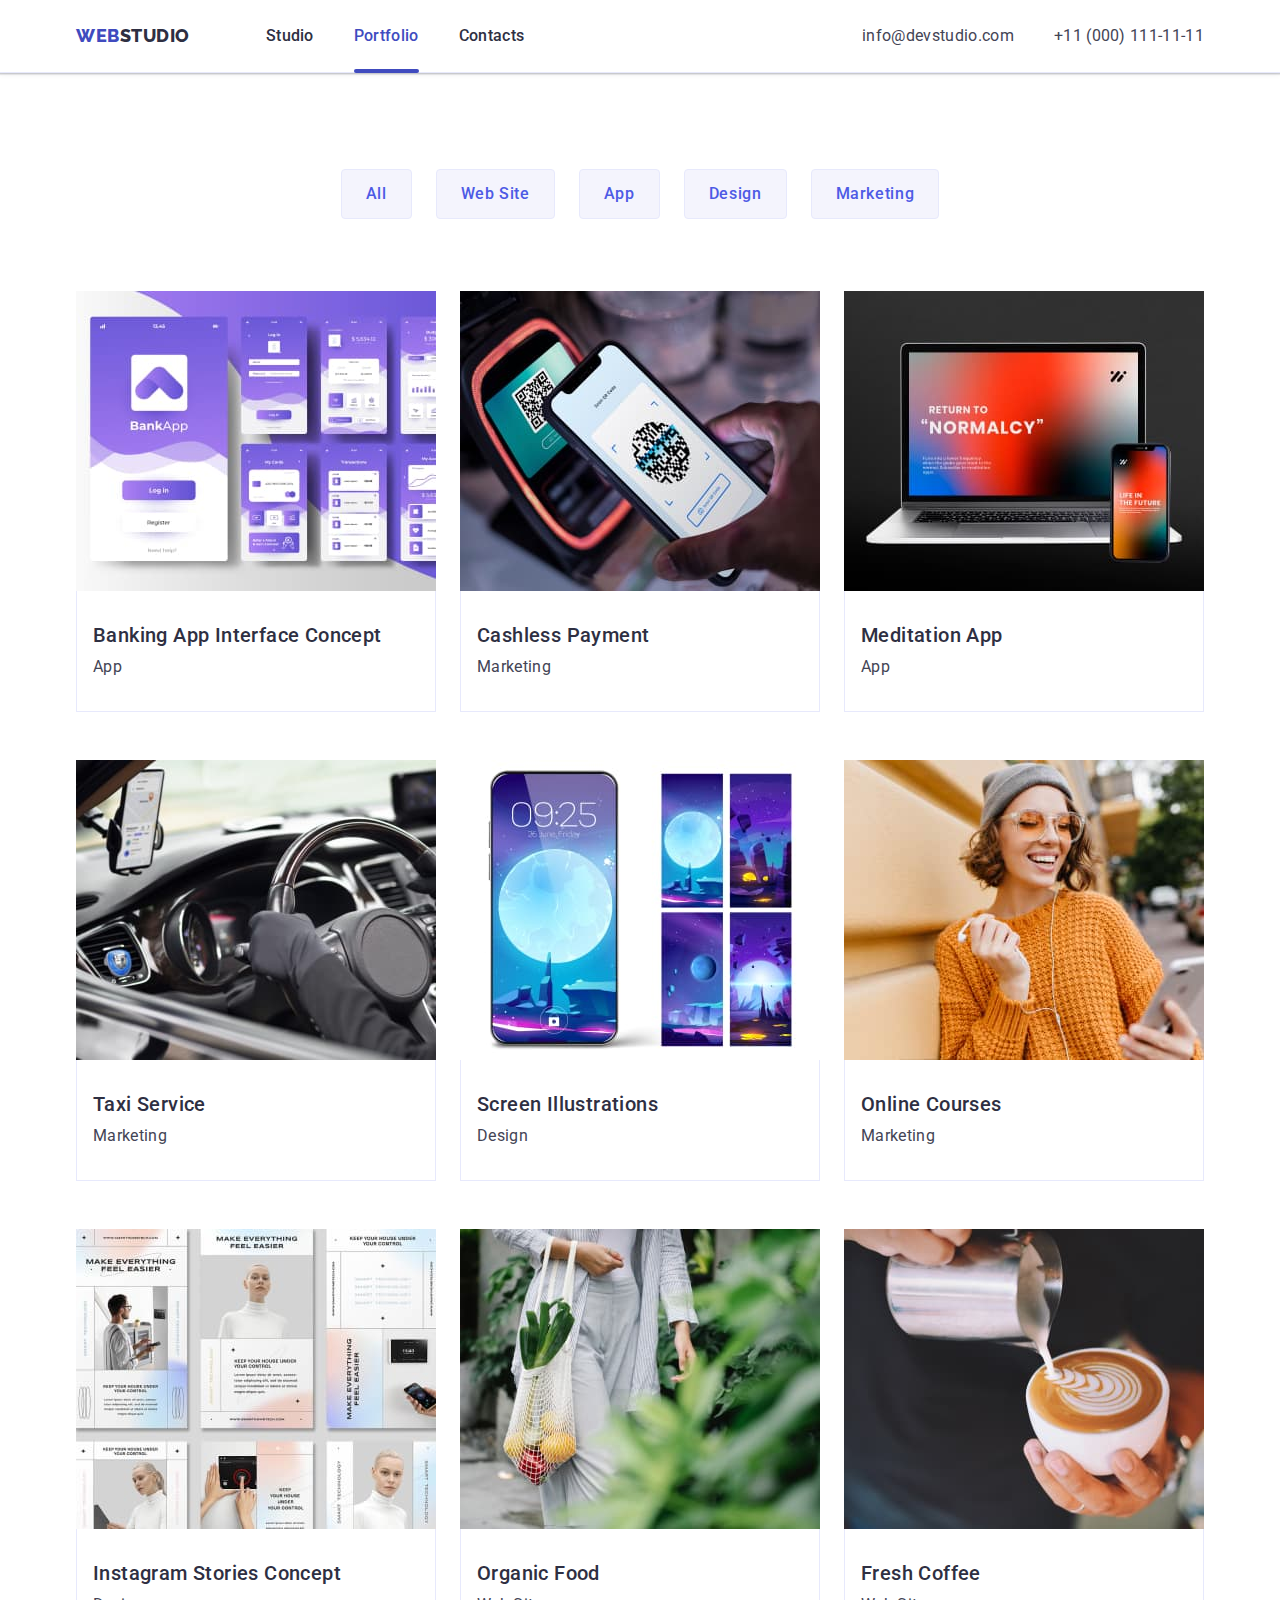
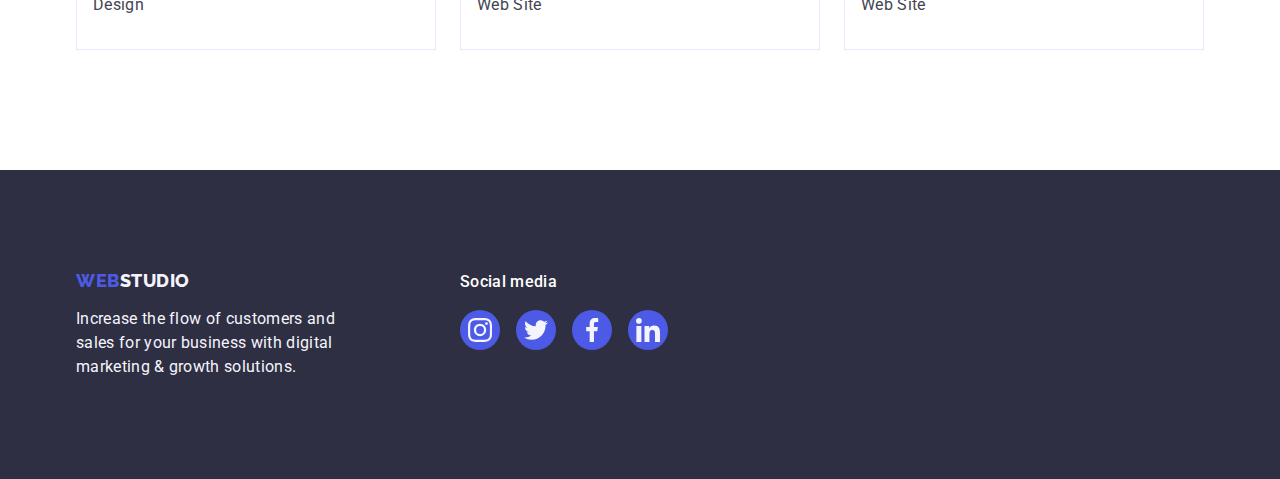
==== commit bdb2a3c1: "index-12" ====
--- a/portfolio.html
+++ b/portfolio.html
@@ -222,7 +222,7 @@
                     & growth solutions.</p>
             </div>
             <div class="footer-media-class">
-                <p class="footer-media-title">Social Media</p>
+                <p class="footer-media-title">Social media</p>
                 <ul class="footer-media-list list">
                     <li class="footer-media-item">
                         <a class="footer-media-link" href="" aria-label="instagram">
--- a/css/styles.css
+++ b/css/styles.css
@@ -71,7 +71,8 @@
         display: flex;
         align-items: center;
         margin-right: 76px;
-        color: #404bbf
+        color: #404bbf;
+        transition: color 250ms cubic-bezier(0.4, 0, 0.2, 1);
 
 }
 
@@ -110,8 +111,13 @@
         color: #404bbf
         transition: color 250ms cubic-bezier(0.4, 0, 0.2, 1);
 }
+
 .header-link:hover {color: #404BBF;}
 .header-link:focus {color:#404BBF}
+
+.active {
+        color:#404bbf;
+}
 
 .active::after {
         content: "";
@@ -172,7 +178,7 @@
         padding-bottom: 188px;
         background-image: linear-gradient(rgba(46, 47, 66, 0.70), 
         rgba(46, 47, 66, 0.70)), 
-        url(../images/hero-image/people-office\ 1.jpg);
+        url(../images/hero-image/people-office.jpg);
         background-repeat: no-repeat;
         background-position: center;
         background-size: cover;
@@ -234,6 +240,7 @@
         gap: 24px;
         margin-left: auto;
         margin-right: auto;
+        justify-content: space-between;
  
 }
 
@@ -273,6 +280,17 @@
         margin-bottom: 8px;
 
 }
+
+.features-svg {
+        display: flex;
+        justify-content: center;
+        align-items: center;
+        height: 112px;
+        flex-shrink: 0;
+        border-radius: 4px;
+        background-color: #f4f4fd;
+        margin-bottom: 8px;
+        }
 /**
   |============================
   | What are we doing/Duties Styles-index
@@ -652,6 +670,19 @@
         box-shadow: 0px 2px 1px 0px rgba(46, 47, 66, 0.08), 0px 1px 1px 0px rgba(46, 47, 66, 0.16), 0px 1px 6px 0px rgba(46, 47, 66, 0.08);
         
 }
+
+.company-illustrations:hover {
+      box-shadow: 0px 1px 6px rgba(46, 47, 66, 0.08),
+        0px 1px 1px rgba(46, 47, 66, 0.16),
+        0px 2px 1px rgba(46, 47, 66, 0.08);;  
+}
+
+.company-illustrations:focus {
+        box-shadow: 0px 1px 6px rgba(46, 47, 66, 0.08),
+        0px 1px 1px rgba(46, 47, 66, 0.16),
+        0px 2px 1px rgba(46, 47, 66, 0.08);
+}
+
 /**
   |============================
   | Customers Styles
@@ -698,20 +729,16 @@
         transition: border-color 250ms cubic-bezier(0.4, 0, 0.2, 1), color 250ms cubic-bezier(0.4, 0, 0.2, 1);
         }
 
-.customers-link:hover .customers-icons,
-.customers-link:focus .customers-icons {
-        fill: #404BBF;
+.customers-link:hover,
+.customers-link:focus {
+        fill: currentColor;
         border-color: #404bbf;
 }
 
-.customers-link:hover {
-        fill: #404BBF;
-        border-color: #404bbf;
-}
-
+.customers-link:hover,
 .customers-link:focus {
-        fill: #404BBF;
-        border-color: #404bbf;
+        border-color: #404BBF;
+        color: #404bbf;
 }
 
 .customers-icons {
